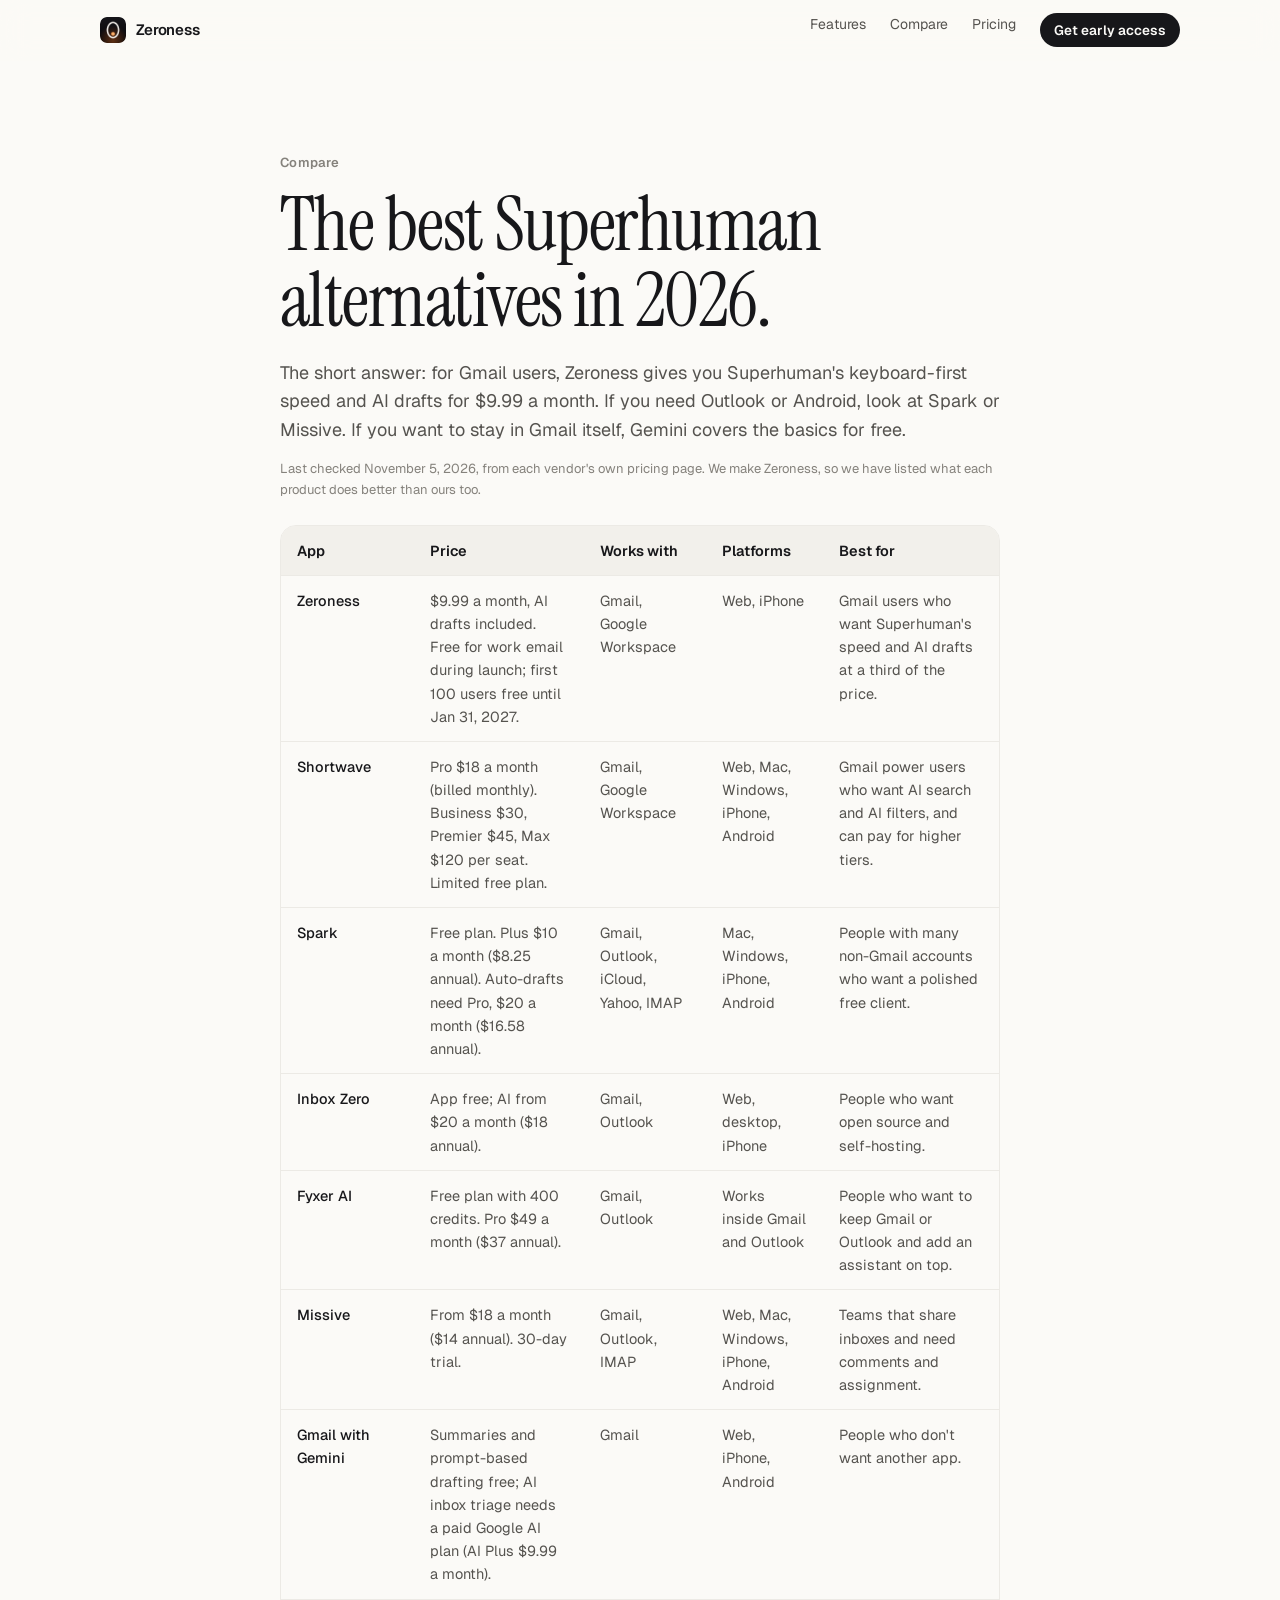
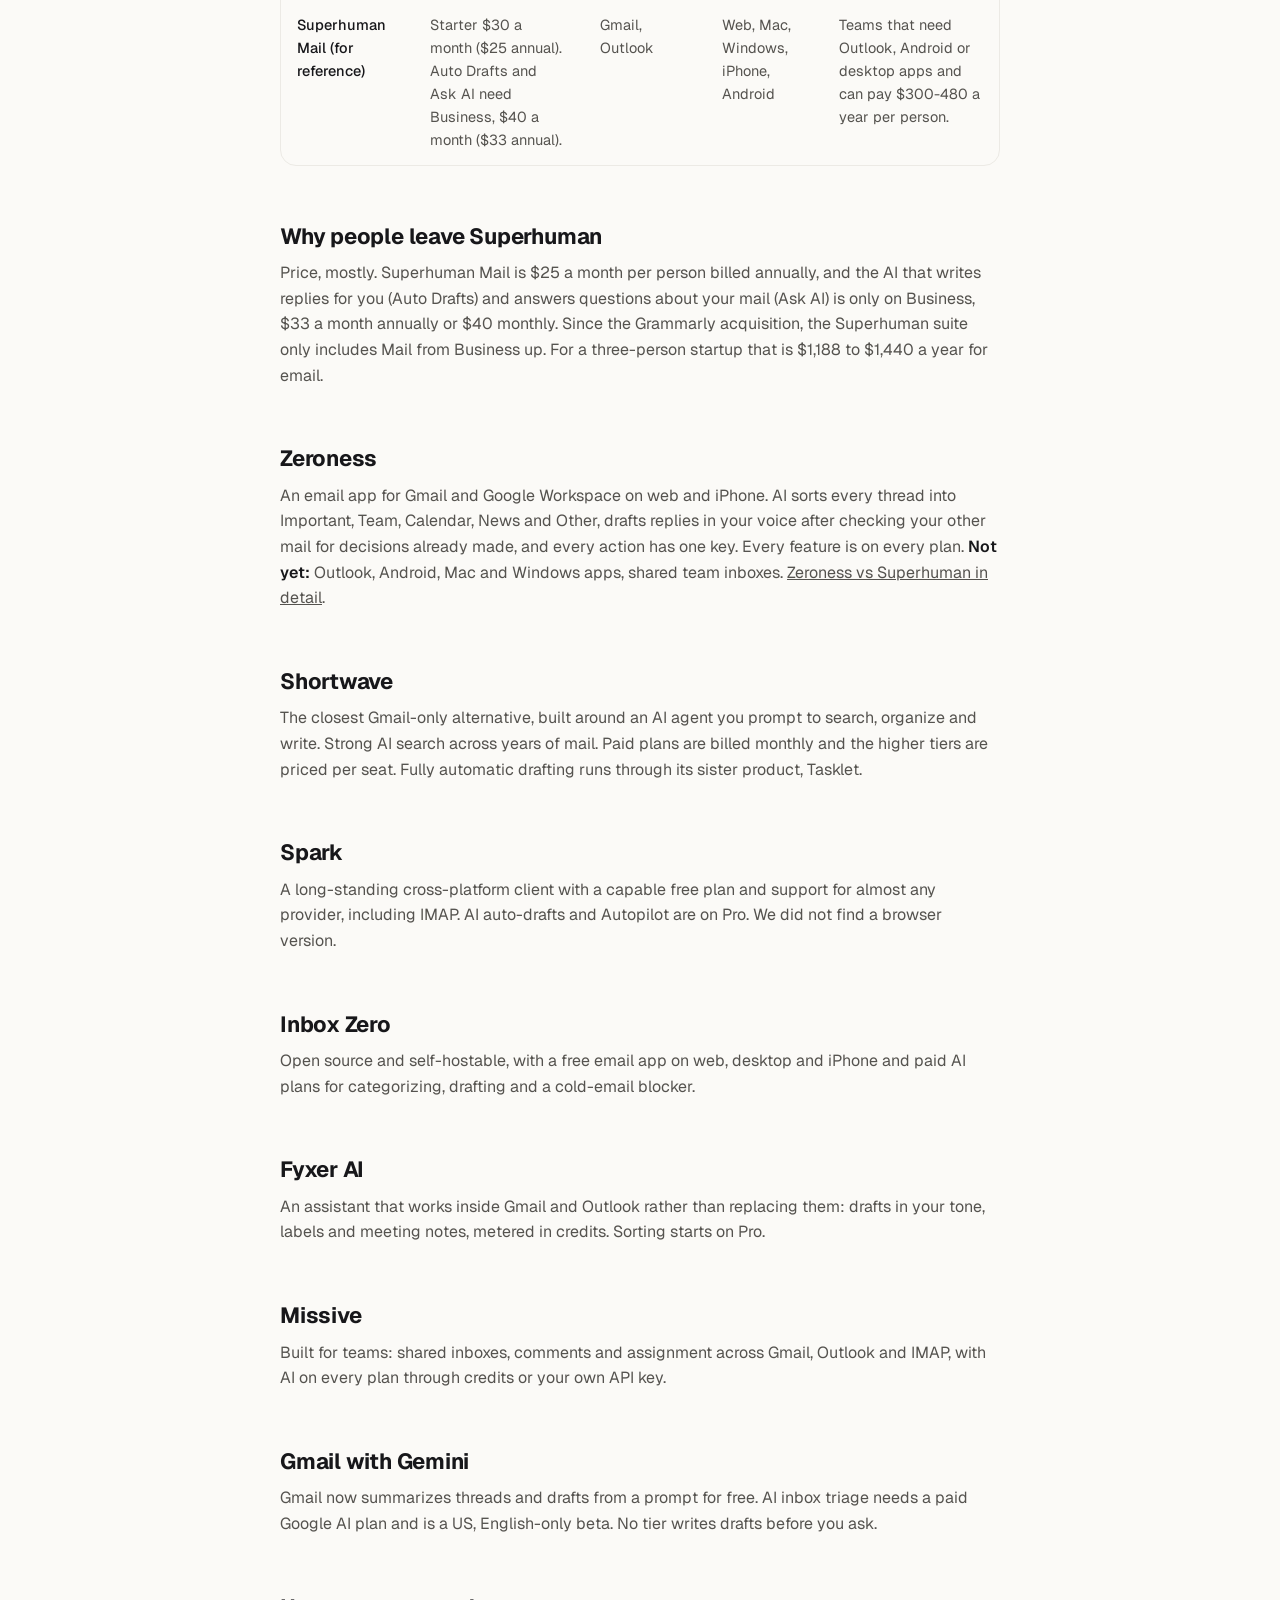
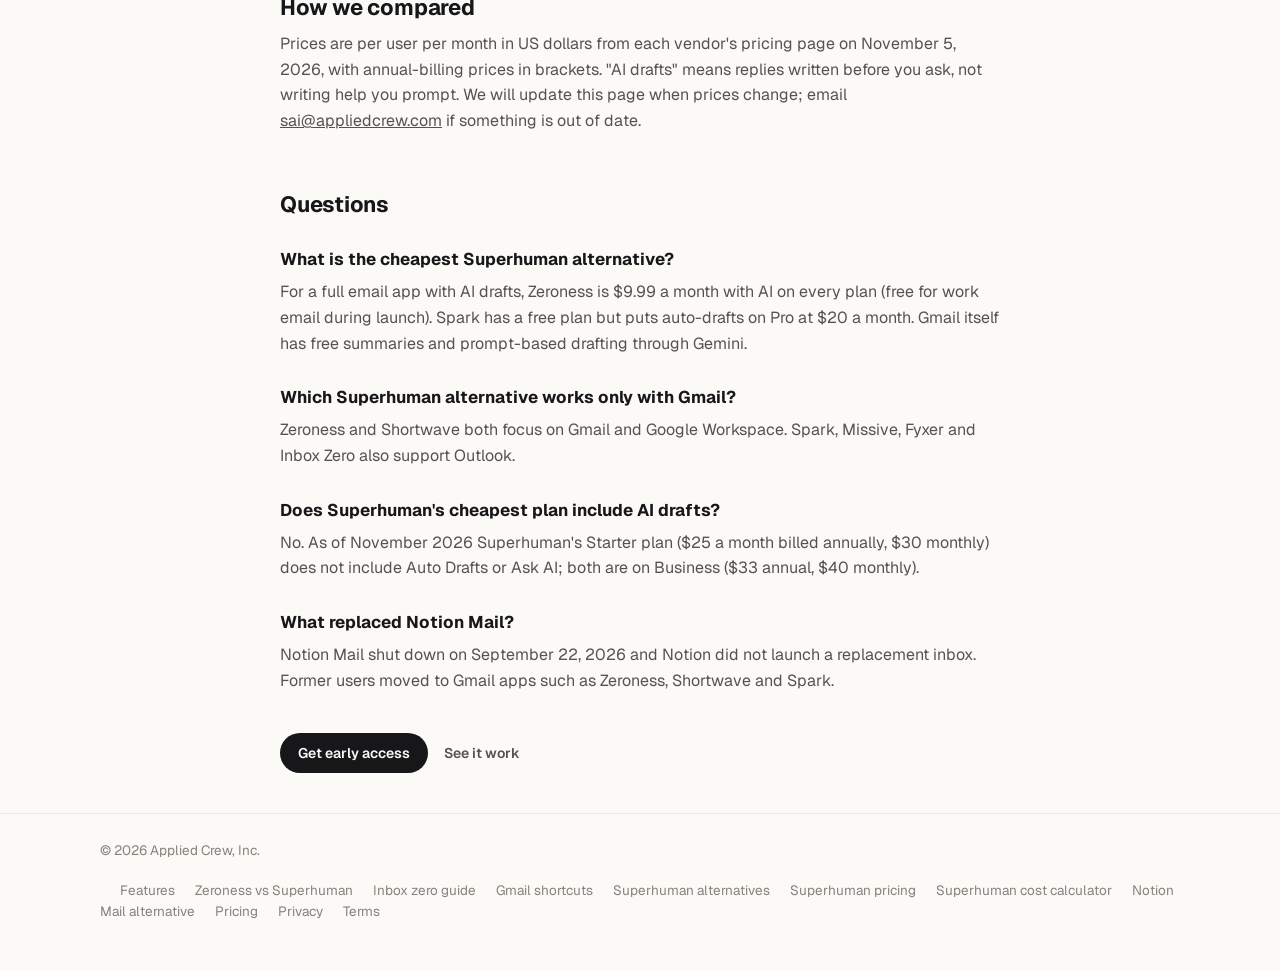
==== best-superhuman-alternatives/index.html @ d6508f5d "Add best Superhuman alternatives roundup and Superhuman pricing explainer (vendor prices checked Nov" ====
<!doctype html>
<html lang="en">
<head>
<meta charset="utf-8">
<meta name="viewport" content="width=device-width, initial-scale=1, viewport-fit=cover">
<title>The best Superhuman alternatives in 2026 (compared, with prices) · Zeroness</title>
<meta name="description" content="Seven Superhuman alternatives compared on price, AI drafts, email providers and platforms, with each vendor's November 2026 prices and who each one is best for.">
<link rel="canonical" href="https://zeroness.io/best-superhuman-alternatives/">
<meta property="og:type" content="website">
<meta property="og:site_name" content="Zeroness">
<meta property="og:title" content="The best Superhuman alternatives in 2026 (compared, with prices) · Zeroness">
<meta property="og:description" content="Seven Superhuman alternatives compared on price, AI drafts, email providers and platforms, with each vendor's November 2026 prices and who each one is best for.">
<meta property="og:url" content="https://zeroness.io/best-superhuman-alternatives/">
<meta property="og:image" content="https://zeroness.io/og.png">
<meta name="twitter:card" content="summary_large_image">
<link rel="icon" href="/icon.svg" type="image/svg+xml">
<link rel="apple-touch-icon" href="/apple-touch-icon.png">
<link rel="preconnect" href="https://fonts.googleapis.com"><link rel="preconnect" href="https://fonts.gstatic.com" crossorigin>
<link rel="stylesheet" href="https://fonts.googleapis.com/css2?family=Geist:wght@400;500;600&family=Geist+Mono:wght@500;600&family=Instrument+Serif:ital@0;1&display=swap">
<link rel="stylesheet" href="/home.css">
<script type="application/ld+json">{"@context": "https://schema.org", "@type": "BreadcrumbList", "itemListElement": [{"@type": "ListItem", "position": 1, "name": "Zeroness", "item": "https://zeroness.io/"}, {"@type": "ListItem", "position": 2, "name": "Best Superhuman alternatives", "item": "https://zeroness.io/best-superhuman-alternatives/"}]}</script>
<script type="application/ld+json">{"@context": "https://schema.org", "@type": "FAQPage", "mainEntity": [{"@type": "Question", "name": "What is the cheapest Superhuman alternative?", "acceptedAnswer": {"@type": "Answer", "text": "For a full email app with AI drafts, Zeroness is $9.99 a month with AI on every plan (free for work email during launch). Spark has a free plan but puts auto-drafts on Pro at $20 a month. Gmail itself has free summaries and prompt-based drafting through Gemini."}}, {"@type": "Question", "name": "Which Superhuman alternative works only with Gmail?", "acceptedAnswer": {"@type": "Answer", "text": "Zeroness and Shortwave both focus on Gmail and Google Workspace. Spark, Missive, Fyxer and Inbox Zero also support Outlook."}}, {"@type": "Question", "name": "Does Superhuman's cheapest plan include AI drafts?", "acceptedAnswer": {"@type": "Answer", "text": "No. As of November 2026 Superhuman's Starter plan ($25 a month billed annually, $30 monthly) does not include Auto Drafts or Ask AI; both are on Business ($33 annual, $40 monthly)."}}, {"@type": "Question", "name": "What replaced Notion Mail?", "acceptedAnswer": {"@type": "Answer", "text": "Notion Mail shut down on September 22, 2026 and Notion did not launch a replacement inbox. Former users moved to Gmail apps such as Zeroness, Shortwave and Spark."}}]}</script>
<script type="application/ld+json">{"@context": "https://schema.org", "@type": "ItemList", "name": "Superhuman alternatives in 2026", "itemListElement": [{"@type": "ListItem", "position": 1, "name": "Zeroness"}, {"@type": "ListItem", "position": 2, "name": "Shortwave"}, {"@type": "ListItem", "position": 3, "name": "Spark"}, {"@type": "ListItem", "position": 4, "name": "Inbox Zero"}, {"@type": "ListItem", "position": 5, "name": "Fyxer AI"}, {"@type": "ListItem", "position": 6, "name": "Missive"}, {"@type": "ListItem", "position": 7, "name": "Gmail with Gemini"}]}</script>
</head>
<body>
<header class="nav"><div class="wrap"><a class="brand" href="/"><img src="/logo-120.png" alt="">Zeroness</a><nav aria-label="Site"><a href="/features/">Features</a><a href="/superhuman-alternative/">Compare</a><a href="/pricing/">Pricing</a><a class="btn btn-ink" href="mailto:sai@appliedcrew.com?subject=Zeroness%20early%20access" style="height:34px;padding:0 14px;font-size:13.5px">Get early access</a></nav></div></header>
<main class="wrap doc">

  <span class="kicker">Compare</span>
  <h1 class="serif">The best Superhuman alternatives in 2026.</h1>
  <p class="intro">The short answer: for Gmail users, Zeroness gives you Superhuman's keyboard-first speed and AI drafts for $9.99 a month. If you need Outlook or Android, look at Spark or Missive. If you want to stay in Gmail itself, Gemini covers the basics for free.</p>
  <p class="meta-line">Last checked November 5, 2026, from each vendor's own pricing page. We make Zeroness, so we have listed what each product does better than ours too.</p>

  <div class="tbl"><table>
    <tr><th>App</th><th>Price</th><th>Works with</th><th>Platforms</th><th>Best for</th></tr>
<tr><td>Zeroness</td><td>$9.99 a month, AI drafts included. Free for work email during launch; first 100 users free until Jan 31, 2027.</td><td>Gmail, Google Workspace</td><td>Web, iPhone</td><td>Gmail users who want Superhuman's speed and AI drafts at a third of the price.</td></tr><tr><td>Shortwave</td><td>Pro $18 a month (billed monthly). Business $30, Premier $45, Max $120 per seat. Limited free plan.</td><td>Gmail, Google Workspace</td><td>Web, Mac, Windows, iPhone, Android</td><td>Gmail power users who want AI search and AI filters, and can pay for higher tiers.</td></tr><tr><td>Spark</td><td>Free plan. Plus $10 a month ($8.25 annual). Auto-drafts need Pro, $20 a month ($16.58 annual).</td><td>Gmail, Outlook, iCloud, Yahoo, IMAP</td><td>Mac, Windows, iPhone, Android</td><td>People with many non-Gmail accounts who want a polished free client.</td></tr><tr><td>Inbox Zero</td><td>App free; AI from $20 a month ($18 annual).</td><td>Gmail, Outlook</td><td>Web, desktop, iPhone</td><td>People who want open source and self-hosting.</td></tr><tr><td>Fyxer AI</td><td>Free plan with 400 credits. Pro $49 a month ($37 annual).</td><td>Gmail, Outlook</td><td>Works inside Gmail and Outlook</td><td>People who want to keep Gmail or Outlook and add an assistant on top.</td></tr><tr><td>Missive</td><td>From $18 a month ($14 annual). 30-day trial.</td><td>Gmail, Outlook, IMAP</td><td>Web, Mac, Windows, iPhone, Android</td><td>Teams that share inboxes and need comments and assignment.</td></tr><tr><td>Gmail with Gemini</td><td>Summaries and prompt-based drafting free; AI inbox triage needs a paid Google AI plan (AI Plus $9.99 a month).</td><td>Gmail</td><td>Web, iPhone, Android</td><td>People who don't want another app.</td></tr><tr><td>Superhuman Mail (for reference)</td><td>Starter $30 a month ($25 annual). Auto Drafts and Ask AI need Business, $40 a month ($33 annual).</td><td>Gmail, Outlook</td><td>Web, Mac, Windows, iPhone, Android</td><td>Teams that need Outlook, Android or desktop apps and can pay $300-480 a year per person.</td></tr>
  </table></div>

  <h2>Why people leave Superhuman</h2>
  <p>Price, mostly. Superhuman Mail is $25 a month per person billed annually, and the AI that writes replies for you (Auto Drafts) and answers questions about your mail (Ask AI) is only on Business, $33 a month annually or $40 monthly. Since the Grammarly acquisition, the Superhuman suite only includes Mail from Business up. For a three-person startup that is $1,188 to $1,440 a year for email.</p>

  <h2>Zeroness</h2>
  <p>An email app for Gmail and Google Workspace on web and iPhone. AI sorts every thread into Important, Team, Calendar, News and Other, drafts replies in your voice after checking your other mail for decisions already made, and every action has one key. Every feature is on every plan. <strong>Not yet:</strong> Outlook, Android, Mac and Windows apps, shared team inboxes. <a href="/superhuman-alternative/">Zeroness vs Superhuman in detail</a>.</p>

  <h2>Shortwave</h2>
  <p>The closest Gmail-only alternative, built around an AI agent you prompt to search, organize and write. Strong AI search across years of mail. Paid plans are billed monthly and the higher tiers are priced per seat. Fully automatic drafting runs through its sister product, Tasklet.</p>

  <h2>Spark</h2>
  <p>A long-standing cross-platform client with a capable free plan and support for almost any provider, including IMAP. AI auto-drafts and Autopilot are on Pro. We did not find a browser version.</p>

  <h2>Inbox Zero</h2>
  <p>Open source and self-hostable, with a free email app on web, desktop and iPhone and paid AI plans for categorizing, drafting and a cold-email blocker.</p>

  <h2>Fyxer AI</h2>
  <p>An assistant that works inside Gmail and Outlook rather than replacing them: drafts in your tone, labels and meeting notes, metered in credits. Sorting starts on Pro.</p>

  <h2>Missive</h2>
  <p>Built for teams: shared inboxes, comments and assignment across Gmail, Outlook and IMAP, with AI on every plan through credits or your own API key.</p>

  <h2>Gmail with Gemini</h2>
  <p>Gmail now summarizes threads and drafts from a prompt for free. AI inbox triage needs a paid Google AI plan and is a US, English-only beta. No tier writes drafts before you ask.</p>

  <h2>How we compared</h2>
  <p>Prices are per user per month in US dollars from each vendor's pricing page on November 5, 2026, with annual-billing prices in brackets. "AI drafts" means replies written before you ask, not writing help you prompt. We will update this page when prices change; email <a href="mailto:sai@appliedcrew.com">sai@appliedcrew.com</a> if something is out of date.</p>

  <h2>Questions</h2>
<h3>What is the cheapest Superhuman alternative?</h3><p>For a full email app with AI drafts, Zeroness is $9.99 a month with AI on every plan (free for work email during launch). Spark has a free plan but puts auto-drafts on Pro at $20 a month. Gmail itself has free summaries and prompt-based drafting through Gemini.</p><h3>Which Superhuman alternative works only with Gmail?</h3><p>Zeroness and Shortwave both focus on Gmail and Google Workspace. Spark, Missive, Fyxer and Inbox Zero also support Outlook.</p><h3>Does Superhuman's cheapest plan include AI drafts?</h3><p>No. As of November 2026 Superhuman's Starter plan ($25 a month billed annually, $30 monthly) does not include Auto Drafts or Ask AI; both are on Business ($33 annual, $40 monthly).</p><h3>What replaced Notion Mail?</h3><p>Notion Mail shut down on September 22, 2026 and Notion did not launch a replacement inbox. Former users moved to Gmail apps such as Zeroness, Shortwave and Spark.</p>
  <div class="cta-row"><a class="btn btn-ink" href="mailto:sai@appliedcrew.com?subject=Zeroness%20early%20access">Get early access</a><a class="btn btn-quiet" href="/">See it work</a></div>
</main>
<footer><div class="wrap"><span>© 2026 Applied Crew, Inc.</span><span><a href="/features/">Features</a><a href="/superhuman-alternative/">Zeroness vs Superhuman</a><a href="/inbox-zero/">Inbox zero guide</a><a href="/gmail-keyboard-shortcuts/">Gmail shortcuts</a><a href="/best-superhuman-alternatives/">Superhuman alternatives</a><a href="/superhuman-pricing/">Superhuman pricing</a><a href="/superhuman-cost-calculator/">Superhuman cost calculator</a><a href="/notion-mail-alternative/">Notion Mail alternative</a><a href="/pricing/">Pricing</a><a href="/privacy/">Privacy</a><a href="/terms/">Terms</a></span></div></footer>
</body>
</html>
---- home.css ----
/* Zeroness home. One column of quiet type; the product itself carries the page. */
:root {
  --ink: #17171A; --ink-2: #55534F; --ink-3: #85827C; --paper: #FBFAF7; --card: #FFFFFF; --line: #ECEAE5;
  --pill: #F2F0EB; --sel: #F4F2EE; --accent: #E2702B; --shadow: 0 1px 2px rgba(23,23,26,.05), 0 30px 80px rgba(23,23,26,.16);
  --f-ui: "Geist", ui-sans-serif, system-ui, -apple-system, sans-serif; --f-serif: "Instrument Serif", Georgia, serif; --f-mono: "Geist Mono", ui-monospace, Menlo, monospace;
  --ease: cubic-bezier(.2,.8,.2,1); --spring: cubic-bezier(.34,1.4,.64,1);
}
@media (prefers-color-scheme: dark) { :root {
  --ink: #F3F1ED; --ink-2: #B7B3AC; --ink-3: #8B8881; --paper: #111113; --card: #18181B; --line: #2A2A2E;
  --pill: #232327; --sel: #222225; --accent: #F08A45; --shadow: 0 1px 2px rgba(0,0,0,.4), 0 30px 80px rgba(0,0,0,.55); color-scheme: dark; } }
* { box-sizing: border-box; }
html { scroll-behavior: smooth; }
body { margin: 0; background: var(--paper); color: var(--ink); font: 16px/1.6 var(--f-ui); -webkit-font-smoothing: antialiased; text-rendering: optimizeLegibility; }
a { color: inherit; }
::selection { background: color-mix(in srgb, var(--accent) 28%, transparent); }
.serif { font-family: var(--f-serif); font-weight: 400; letter-spacing: -0.02em; }
.wrap { width: 100%; max-width: 1120px; margin: 0 auto; padding-left: max(20px, env(safe-area-inset-left)); padding-right: max(20px, env(safe-area-inset-right)); }

/* Nav */
.nav { position: sticky; top: 0; z-index: 20; backdrop-filter: saturate(1.4) blur(14px); -webkit-backdrop-filter: saturate(1.4) blur(14px); background: color-mix(in srgb, var(--paper) 78%, transparent); border-bottom: 1px solid transparent; transition: border-color .3s; }
.nav.scrolled { border-bottom-color: var(--line); }
.nav .wrap { display: flex; align-items: center; height: 60px; gap: 28px; }
.brand { display: flex; align-items: center; gap: 10px; font-weight: 600; font-size: 15px; text-decoration: none; letter-spacing: -0.01em; }
.brand img { width: 26px; height: 26px; border-radius: 7px; }
.nav nav { display: flex; gap: 24px; font-size: 14px; color: var(--ink-2); margin-left: auto; }
.nav nav a { text-decoration: none; transition: color .2s; }
.nav nav a:hover { color: var(--ink); }
.btn { display: inline-flex; align-items: center; justify-content: center; gap: 10px; height: 40px; padding: 0 18px; border-radius: 999px; border: 0; font: 600 14px var(--f-ui); text-decoration: none; cursor: pointer; transition: transform .25s var(--spring), box-shadow .25s; }
.btn:hover { transform: translateY(-1px); }
.btn:active { transform: none; }
.btn-ink { background: var(--ink); color: var(--paper); }
.btn-quiet { color: var(--ink-2); padding: 0 6px; }
.kbd { font: 500 11.5px var(--f-mono); opacity: .55; }

/* Hero */
.hero { padding-top: 96px; text-align: center; }
.hero h1 { font-size: clamp(48px, 8.4vw, 104px); line-height: .98; margin: 0 auto; max-width: 11ch; text-wrap: balance; }
.hero h1 em { font-style: italic; color: var(--accent); }
.hero p.sub { margin: 22px auto 0; max-width: 40ch; font-size: 18px; color: var(--ink-2); text-wrap: balance; }
.hero .cta { margin-top: 30px; display: flex; gap: 10px; justify-content: center; align-items: center; flex-wrap: wrap; }
.hero .fine { margin-top: 14px; font-size: 13px; color: var(--ink-3); }

/* The live inbox over the dawn lake */
.stage { position: relative; margin: 72px auto 0; max-width: 1180px; padding: 0 max(12px, env(safe-area-inset-left)); }
.stage .sky { position: relative; border-radius: 28px; overflow: hidden; padding: 64px 56px 0; background: url(/hero.jpg) center 70% / cover; }
.stage .sky::after { content: ""; position: absolute; inset: 0; background: linear-gradient(180deg, rgba(255,255,255,0) 50%, rgba(251,250,247,.0) 100%); pointer-events: none; }
.win { position: relative; z-index: 1; margin: 0 auto; max-width: 980px; border-radius: 16px 16px 0 0; background: var(--card); box-shadow: var(--shadow), 0 0 0 1px color-mix(in srgb, var(--ink) 8%, transparent); overflow: hidden; text-align: left; }
.bar { height: 52px; display: flex; align-items: center; gap: 18px; padding: 0 18px; border-bottom: 1px solid var(--line); font-size: 13.5px; }
.bar .dots { display: flex; gap: 6px; } .bar .dots i { width: 11px; height: 11px; border-radius: 50%; background: var(--line); }
.tabs { position: relative; display: flex; gap: 2px; }
.tabs span { position: relative; z-index: 1; padding: 6px 11px; border-radius: 8px; color: var(--ink-3); font-weight: 500; white-space: nowrap; }
.tabs span.on { color: var(--ink); font-weight: 600; background: var(--pill); }
.tabs span b { font-weight: 400; font-size: 12px; color: var(--ink-3); margin-left: 4px; font-variant-numeric: tabular-nums; }
.ask { margin-left: auto; display: flex; align-items: center; gap: 10px; height: 32px; padding: 0 8px 0 12px; border-radius: 9px; background: var(--pill); color: var(--ink-3); font-size: 13px; min-width: 0; }
.ask kbd { font: 500 11px var(--f-mono); color: var(--ink-2); background: var(--card); border: 1px solid var(--line); border-radius: 5px; padding: 1px 5px; }
.meta { display: flex; align-items: center; justify-content: space-between; gap: 12px; padding: 14px 18px 6px; font-size: 13px; color: var(--ink-2); flex-wrap: wrap; }
.meta b { color: var(--ink); font-weight: 600; }
.code { display: flex; align-items: center; gap: 10px; height: 34px; padding: 0 5px 0 12px; border-radius: 10px; background: var(--pill); font-size: 12px; color: var(--ink-2); }
.code b { font: 600 14px var(--f-mono); letter-spacing: .12em; color: var(--ink); }
.code i { font-style: normal; height: 24px; padding: 0 9px; border-radius: 7px; background: var(--ink); color: var(--paper); font-weight: 600; display: grid; place-items: center; }
.list { position: relative; list-style: none; margin: 0; padding: 4px 10px 22px; min-height: 352px; }
.hl { position: absolute; left: 10px; right: 10px; top: 4px; height: 40px; border-radius: 10px; background: var(--sel); transition: transform .32s var(--spring), opacity .25s; }
.row { position: relative; display: flex; align-items: center; gap: 12px; height: 40px; padding: 0 12px; font-size: 13.5px; transition: opacity .22s, transform .22s var(--ease); }
.row.out { opacity: 0; transform: translateX(-28px); }
.row .u { width: 6px; height: 6px; border-radius: 50%; background: var(--accent); flex-shrink: 0; }
.row .u.off { background: transparent; }
.row .who { width: 150px; flex-shrink: 0; font-weight: 600; white-space: nowrap; overflow: hidden; text-overflow: ellipsis; }
.row .what { flex: 1; min-width: 0; white-space: nowrap; overflow: hidden; text-overflow: ellipsis; }
.row .what i { font-style: normal; color: var(--ink-3); }
.row .t { font-size: 11.5px; color: var(--ink-3); letter-spacing: .04em; font-variant-numeric: tabular-nums; }
.lbl { font-size: 10.5px; font-weight: 600; border-radius: 4px; padding: 2px 5px 1px; margin-right: 7px; }
.reply { font-size: 11px; font-weight: 600; color: var(--paper); background: var(--ink); border-radius: 999px; padding: 2px 8px; flex-shrink: 0; }
.zero { position: absolute; inset: 0; display: grid; place-items: center; text-align: center; opacity: 0; transition: opacity .8s var(--ease); pointer-events: none; }
.zero.on { opacity: 1; }
.zero div { font-family: var(--f-serif); font-size: 44px; letter-spacing: -0.02em; }
.zero small { display: block; font: 14px var(--f-ui); color: var(--ink-3); margin-top: 6px; letter-spacing: 0; }
.keyhint { position: absolute; z-index: 2; right: 20px; bottom: 20px; display: flex; gap: 8px; align-items: center; padding: 8px 10px 8px 14px; border-radius: 14px; background: color-mix(in srgb, var(--card) 80%, transparent); backdrop-filter: blur(12px); -webkit-backdrop-filter: blur(12px); box-shadow: 0 8px 24px rgba(23,23,26,.12), 0 0 0 1px var(--line); font-size: 12.5px; color: var(--ink-2); }
.cap { min-width: 30px; height: 30px; padding: 0 8px; border-radius: 8px; display: grid; place-items: center; font: 600 13px var(--f-mono); color: var(--ink); background: var(--card); box-shadow: 0 0 0 1px var(--line), 0 2px 0 var(--line); transition: transform .1s, box-shadow .1s, background-color .2s; }
.cap.down { transform: translateY(2px); box-shadow: 0 0 0 1px var(--line), 0 0 0 var(--line); background: var(--sel); }

/* Sections */
section.block { padding-top: 140px; }
.kicker { font-size: 13px; font-weight: 600; color: var(--ink-3); letter-spacing: .02em; }
h2 { font-size: clamp(36px, 5vw, 60px); line-height: 1.02; margin: 12px 0 0; max-width: 16ch; text-wrap: balance; }
.lead { margin: 18px 0 0; font-size: 17px; color: var(--ink-2); max-width: 52ch; }

/* Feature trio with live vignettes */
.trio { display: grid; grid-template-columns: repeat(3, minmax(0, 1fr)); gap: 20px; margin-top: 56px; }
.feat { display: flex; flex-direction: column; gap: 16px; min-width: 0; }
.vig { position: relative; height: 230px; border-radius: 18px; background: var(--card); box-shadow: 0 0 0 1px var(--line); overflow: hidden; padding: 18px; font-size: 13px; }
.feat h3 { margin: 0; font-size: 17px; letter-spacing: -0.01em; }
.feat p { margin: 4px 0 0; font-size: 15px; color: var(--ink-2); }

/* Vignette: splits */
.v-split .tabsm { display: flex; gap: 4px; margin-bottom: 12px; font-size: 12.5px; }
.v-split .tabsm span { padding: 4px 9px; border-radius: 7px; color: var(--ink-3); transition: background-color .3s, color .3s; }
.v-split .tabsm span.on { background: var(--pill); color: var(--ink); font-weight: 600; }
.v-split .mrow { display: flex; gap: 10px; align-items: center; height: 32px; border-bottom: 1px solid var(--line); transition: opacity .35s, transform .35s var(--ease); }
.v-split .mrow b { width: 92px; font-weight: 600; flex-shrink: 0; white-space: nowrap; overflow: hidden; text-overflow: ellipsis; }
.v-split .mrow span { flex: 1; min-width: 0; white-space: nowrap; overflow: hidden; text-overflow: ellipsis; color: var(--ink-2); }
.v-split .mrow.hide { opacity: 0; transform: translateY(-6px); }

/* Vignette: draft */
.v-draft .msg { color: var(--ink-2); line-height: 1.5; }
.v-draft .msg b { color: var(--ink); font-weight: 600; }
.v-draft .card { margin-top: 12px; border-radius: 12px; box-shadow: 0 0 0 1px var(--line), 0 8px 22px rgba(23,23,26,.06); padding: 10px 12px; }
.v-draft .card .h { display: flex; align-items: center; gap: 6px; font-size: 11.5px; font-weight: 600; }
.v-draft .card .h::before { content: ""; width: 6px; height: 6px; border-radius: 50%; background: var(--accent); }
.v-draft .card .h span { font-weight: 400; color: var(--ink-3); }
.v-draft .typed { margin-top: 6px; line-height: 1.5; min-height: 60px; }
.v-draft .typed::after { content: ""; display: inline-block; width: 1.5px; height: 14px; background: var(--accent); vertical-align: -2px; margin-left: 1px; animation: blink 1s steps(1) infinite; }
@keyframes blink { 50% { opacity: 0; } }

/* Vignette: ask */
.v-ask .q { display: flex; align-items: center; gap: 10px; padding: 10px 12px; border-radius: 12px; box-shadow: 0 0 0 1px var(--line); font-size: 13.5px; }
.v-ask .q .bar2 { width: 2px; height: 18px; border-radius: 2px; background: var(--accent); flex-shrink: 0; }
.v-ask .q span { min-width: 0; }
.v-ask .plan { margin-top: 12px; padding: 12px; border-radius: 12px; background: var(--pill); opacity: 0; transform: translateY(6px); transition: opacity .4s var(--ease), transform .4s var(--ease); }
.v-ask .plan.on { opacity: 1; transform: none; }
.v-ask .plan small { color: var(--ink-3); font-size: 11.5px; }
.v-ask .plan div { font-weight: 600; margin-top: 2px; }
.v-ask .plan em { font-style: normal; display: inline-block; margin-top: 10px; padding: 4px 12px; border-radius: 999px; background: var(--ink); color: var(--paper); font-size: 12px; font-weight: 600; }

/* Feature grid */
.grid { display: grid; grid-template-columns: repeat(3, minmax(0, 1fr)); gap: 0; margin-top: 64px; border-top: 1px solid var(--line); }
.grid > div { padding: 28px 28px 30px 0; border-bottom: 1px solid var(--line); }
.grid > div:not(:nth-child(3n+1)) { padding-left: 28px; border-left: 1px solid var(--line); }
.grid h3 { margin: 0 0 6px; font-size: 16px; letter-spacing: -0.01em; display: flex; align-items: center; gap: 10px; }
.grid p { margin: 0; font-size: 14.5px; color: var(--ink-2); }
.grid .k { font: 500 11px var(--f-mono); color: var(--ink-2); border: 1px solid var(--line); border-radius: 5px; padding: 1px 6px; }

/* Keyboard band */
.keys { margin-top: 56px; display: flex; flex-wrap: wrap; gap: 12px; }
.key { display: flex; align-items: center; gap: 12px; padding: 10px 16px 10px 10px; border-radius: 14px; background: var(--card); box-shadow: 0 0 0 1px var(--line); font-size: 14px; color: var(--ink-2); }
.key .cap { min-width: 36px; height: 36px; font-size: 14px; }

/* Zero band */
.night { position: relative; margin-top: 140px; border-radius: 28px; overflow: hidden; min-height: 520px; display: flex; align-items: flex-end; background: url(/zero-night.jpg) center / cover; color: #fff; }
.night::before { content: ""; position: absolute; inset: 0; background: linear-gradient(180deg, rgba(0,0,0,0) 35%, rgba(0,0,0,.45)); }
.night .in { position: relative; padding: 48px; display: flex; justify-content: space-between; align-items: flex-end; gap: 24px; width: 100%; flex-wrap: wrap; }
.night h2 { color: #fff; max-width: 12ch; }
.night p { margin: 12px 0 0; color: rgba(255,255,255,.88); max-width: 40ch; }

/* Privacy */
.privacy { display: grid; grid-template-columns: repeat(2, minmax(0, 1fr)); gap: 56px; align-items: start; }
.privacy ul { list-style: none; margin: 0; padding: 0; }
.privacy li { padding: 16px 0; border-bottom: 1px solid var(--line); font-size: 15px; color: var(--ink-2); }
.privacy li b { display: block; color: var(--ink); font-weight: 600; margin-bottom: 2px; }

/* Pricing */
.prices { display: grid; grid-template-columns: repeat(3, minmax(0, 1fr)); gap: 16px; margin-top: 56px; }
.price { border-radius: 20px; padding: 26px; background: var(--card); box-shadow: 0 0 0 1px var(--line); display: flex; flex-direction: column; gap: 6px; }
.price.main { box-shadow: 0 0 0 1.5px var(--ink); }
.price h3 { margin: 0; font-size: 15px; }
.price .n { font-family: var(--f-serif); font-size: 52px; line-height: 1; margin-top: 10px; letter-spacing: -0.02em; }
.price .n small { font: 15px var(--f-ui); color: var(--ink-3); letter-spacing: 0; }
.price p { margin: 8px 0 0; font-size: 14.5px; color: var(--ink-2); }

/* FAQ */
.faq { margin-top: 48px; border-top: 1px solid var(--line); }
.faq details { border-bottom: 1px solid var(--line); }
.faq summary { list-style: none; cursor: pointer; padding: 22px 0; font-size: 17px; font-weight: 500; display: flex; justify-content: space-between; gap: 16px; }
.faq summary::-webkit-details-marker { display: none; }
.faq summary::after { content: "+"; font-weight: 400; color: var(--ink-3); transition: transform .3s var(--ease); }
.faq details[open] summary::after { transform: rotate(45deg); }
.faq p { margin: -6px 0 22px; color: var(--ink-2); max-width: 62ch; }

/* Closing */
.close { padding-top: 160px; padding-bottom: 120px; text-align: center; }
.close h2 { margin: 0 auto; max-width: 14ch; }
.close .btn { margin-top: 30px; height: 46px; padding: 0 22px; font-size: 15px; }
footer { border-top: 1px solid var(--line); }
footer .wrap { display: flex; justify-content: space-between; gap: 18px; flex-wrap: wrap; padding-top: 26px; padding-bottom: 48px; font-size: 13.5px; color: var(--ink-3); }
footer a { text-decoration: none; margin-left: 20px; }
footer a:hover { color: var(--ink); }

/* Reveal on scroll: visible at rest, lifted in when observed */
.rise { transition: opacity .9s var(--ease), transform .9s var(--ease); }
.js .rise:not(.seen) { opacity: 0; transform: translateY(18px); }

@media (max-width: 900px) {
  .trio, .prices { grid-template-columns: minmax(0, 1fr); }
  .grid { grid-template-columns: minmax(0, 1fr); }
  .grid > div, .grid > div:not(:nth-child(3n+1)) { padding: 24px 0; border-left: 0; }
  .privacy { grid-template-columns: minmax(0, 1fr); gap: 24px; }
  .stage .sky { padding: 28px 14px 0; border-radius: 20px; }
  .row .who { width: 96px; } .row .what i, .ask span, .tabs span:nth-child(n+3), .keyhint { display: none; }
  .night .in { padding: 28px; }
  .nav nav a:not(:last-child) { display: none; }
}
@media (max-width: 600px) { .row .lbl, .row .reply { display: none; } .row .who { width: 92px; } .code { font-size: 11px; } section.block { padding-top: 104px; } .hero { padding-top: 64px; } }
@media (prefers-reduced-motion: reduce) { *, *::before, *::after { transition-duration: .01ms !important; animation: none !important; } .js .rise:not(.seen) { opacity: 1; transform: none; } }

/* Content pages */
.doc { max-width: 760px; padding-top: 88px; padding-bottom: 40px; }
.doc h1 { font-size: clamp(44px, 6.4vw, 76px); line-height: 1; margin: 12px 0 0; text-wrap: balance; }
.doc .intro { margin: 20px 0 0; font-size: 18px; color: var(--ink-2); }
.doc h2 { font-family: var(--f-ui); font-size: 22px; letter-spacing: -0.01em; line-height: 1.3; margin: 56px 0 10px; max-width: none; }
.doc h3 { font-size: 17px; margin: 28px 0 6px; }
.doc p, .doc li { color: var(--ink-2); font-size: 16px; }
.doc p { margin: 0 0 14px; }
.doc ul, .doc ol { padding-left: 20px; margin: 0 0 14px; }
.doc li { margin-bottom: 8px; }
.doc strong { color: var(--ink); font-weight: 600; }
.doc .meta-line { font-size: 13px; color: var(--ink-3); margin-top: 14px; }
.tbl { margin: 24px 0; border: 1px solid var(--line); border-radius: 16px; overflow-x: auto; }
.tbl table { width: 100%; border-collapse: collapse; font-size: 14.5px; min-width: 520px; }
.tbl th, .tbl td { text-align: left; padding: 13px 16px; border-bottom: 1px solid var(--line); vertical-align: top; }
.tbl tr:last-child td { border-bottom: 0; }
.tbl th { font-weight: 600; color: var(--ink); background: var(--pill); }
.tbl td:first-child { color: var(--ink); font-weight: 500; }
.tbl td { color: var(--ink-2); }
.note-box { margin: 28px 0; padding: 18px 20px; border-radius: 16px; background: var(--pill); font-size: 15px; color: var(--ink-2); }
.doc .cta-row { margin-top: 40px; display: flex; gap: 10px; flex-wrap: wrap; }
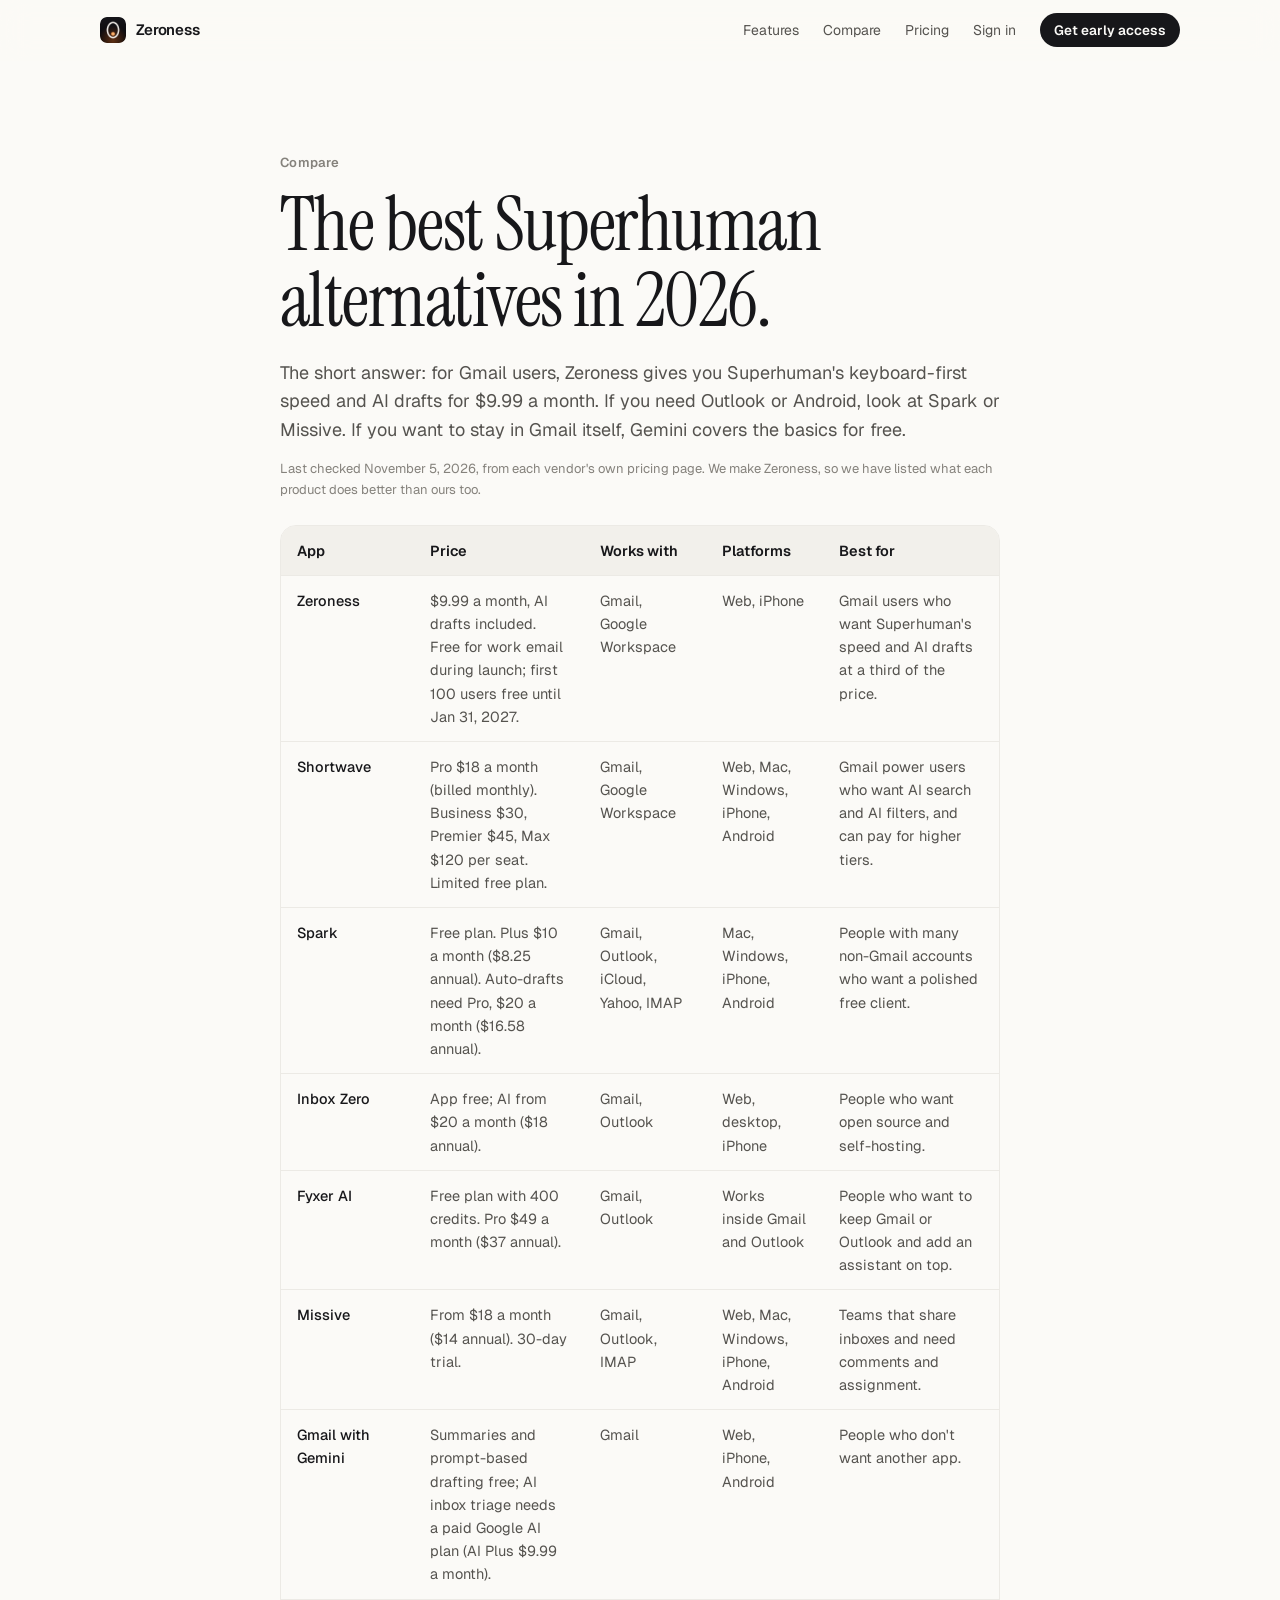
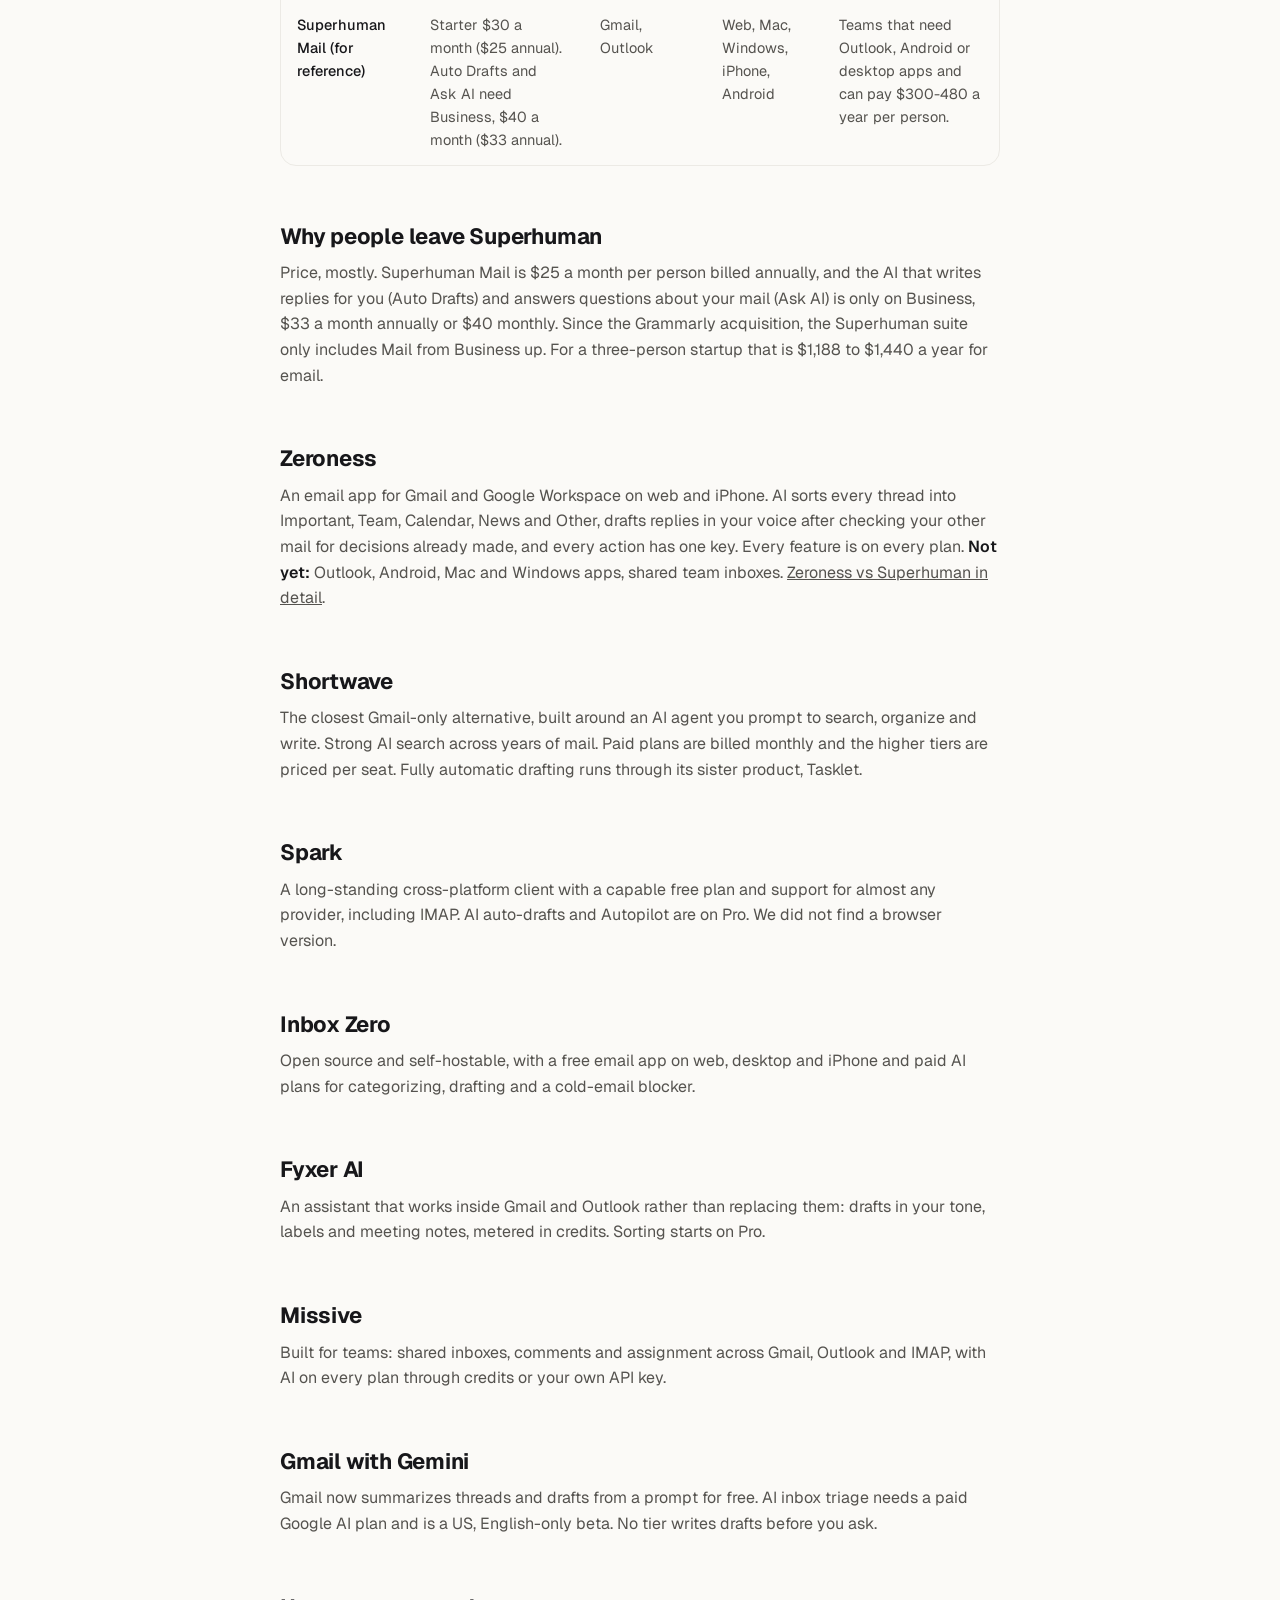
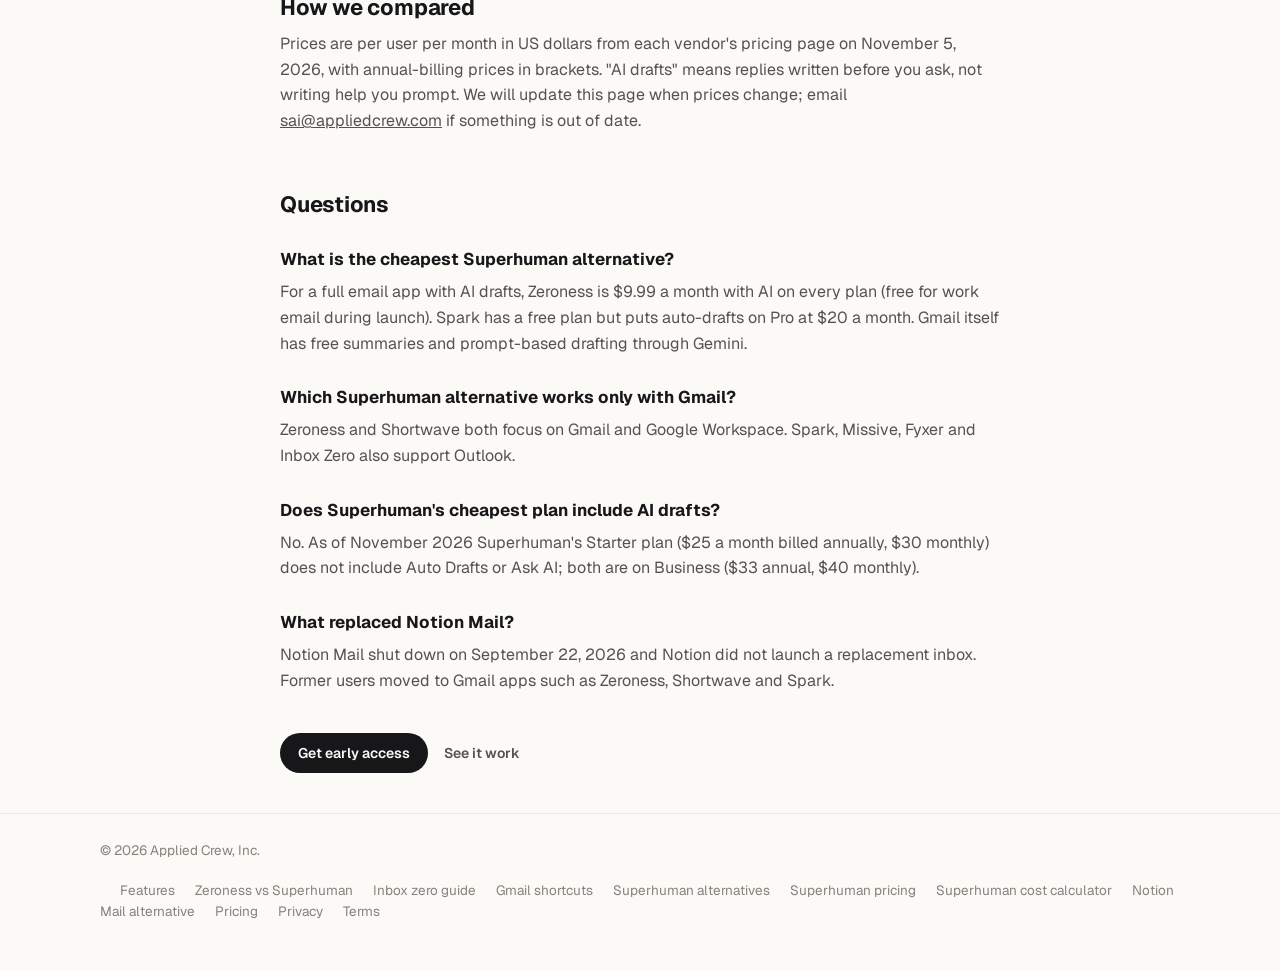
==== commit b88feece: "Sign in from the site header; read receipts now come from zeroness.io zeroness.io becomes the app's " ====
--- a/best-superhuman-alternatives/index.html
+++ b/best-superhuman-alternatives/index.html
@@ -23,7 +23,7 @@
 <script type="application/ld+json">{"@context": "https://schema.org", "@type": "ItemList", "name": "Superhuman alternatives in 2026", "itemListElement": [{"@type": "ListItem", "position": 1, "name": "Zeroness"}, {"@type": "ListItem", "position": 2, "name": "Shortwave"}, {"@type": "ListItem", "position": 3, "name": "Spark"}, {"@type": "ListItem", "position": 4, "name": "Inbox Zero"}, {"@type": "ListItem", "position": 5, "name": "Fyxer AI"}, {"@type": "ListItem", "position": 6, "name": "Missive"}, {"@type": "ListItem", "position": 7, "name": "Gmail with Gemini"}]}</script>
 </head>
 <body>
-<header class="nav"><div class="wrap"><a class="brand" href="/"><img src="/logo-120.png" alt="">Zeroness</a><nav aria-label="Site"><a href="/features/">Features</a><a href="/superhuman-alternative/">Compare</a><a href="/pricing/">Pricing</a><a class="btn btn-ink" href="mailto:sai@appliedcrew.com?subject=Zeroness%20early%20access" style="height:34px;padding:0 14px;font-size:13.5px">Get early access</a></nav></div></header>
+<header class="nav"><div class="wrap"><a class="brand" href="/"><img src="/logo-120.png" alt="">Zeroness</a><nav aria-label="Site"><a href="/features/">Features</a><a href="/superhuman-alternative/">Compare</a><a href="/pricing/">Pricing</a><a class="signin" href="/mail">Sign in</a><a class="btn btn-ink" href="mailto:sai@appliedcrew.com?subject=Zeroness%20early%20access" style="height:34px;padding:0 14px;font-size:13.5px">Get early access</a></nav></div></header>
 <main class="wrap doc">
 
   <span class="kicker">Compare</span>
--- a/home.css
+++ b/home.css
@@ -22,7 +22,7 @@
 .nav .wrap { display: flex; align-items: center; height: 60px; gap: 28px; }
 .brand { display: flex; align-items: center; gap: 10px; font-weight: 600; font-size: 15px; text-decoration: none; letter-spacing: -0.01em; }
 .brand img { width: 26px; height: 26px; border-radius: 7px; }
-.nav nav { display: flex; gap: 24px; font-size: 14px; color: var(--ink-2); margin-left: auto; }
+.nav nav { display: flex; align-items: center; gap: 24px; font-size: 14px; color: var(--ink-2); margin-left: auto; }
 .nav nav a { text-decoration: none; transition: color .2s; }
 .nav nav a:hover { color: var(--ink); }
 .btn { display: inline-flex; align-items: center; justify-content: center; gap: 10px; height: 40px; padding: 0 18px; border-radius: 999px; border: 0; font: 600 14px var(--f-ui); text-decoration: none; cursor: pointer; transition: transform .25s var(--spring), box-shadow .25s; }
@@ -186,7 +186,7 @@
   .stage .sky { padding: 28px 14px 0; border-radius: 20px; }
   .row .who { width: 96px; } .row .what i, .ask span, .tabs span:nth-child(n+3), .keyhint { display: none; }
   .night .in { padding: 28px; }
-  .nav nav a:not(:last-child) { display: none; }
+  .nav nav a:not(:last-child):not(.signin) { display: none; }
 }
 @media (max-width: 600px) { .row .lbl, .row .reply { display: none; } .row .who { width: 92px; } .code { font-size: 11px; } section.block { padding-top: 104px; } .hero { padding-top: 64px; } }
 @media (prefers-reduced-motion: reduce) { *, *::before, *::after { transition-duration: .01ms !important; animation: none !important; } .js .rise:not(.seen) { opacity: 1; transform: none; } }
